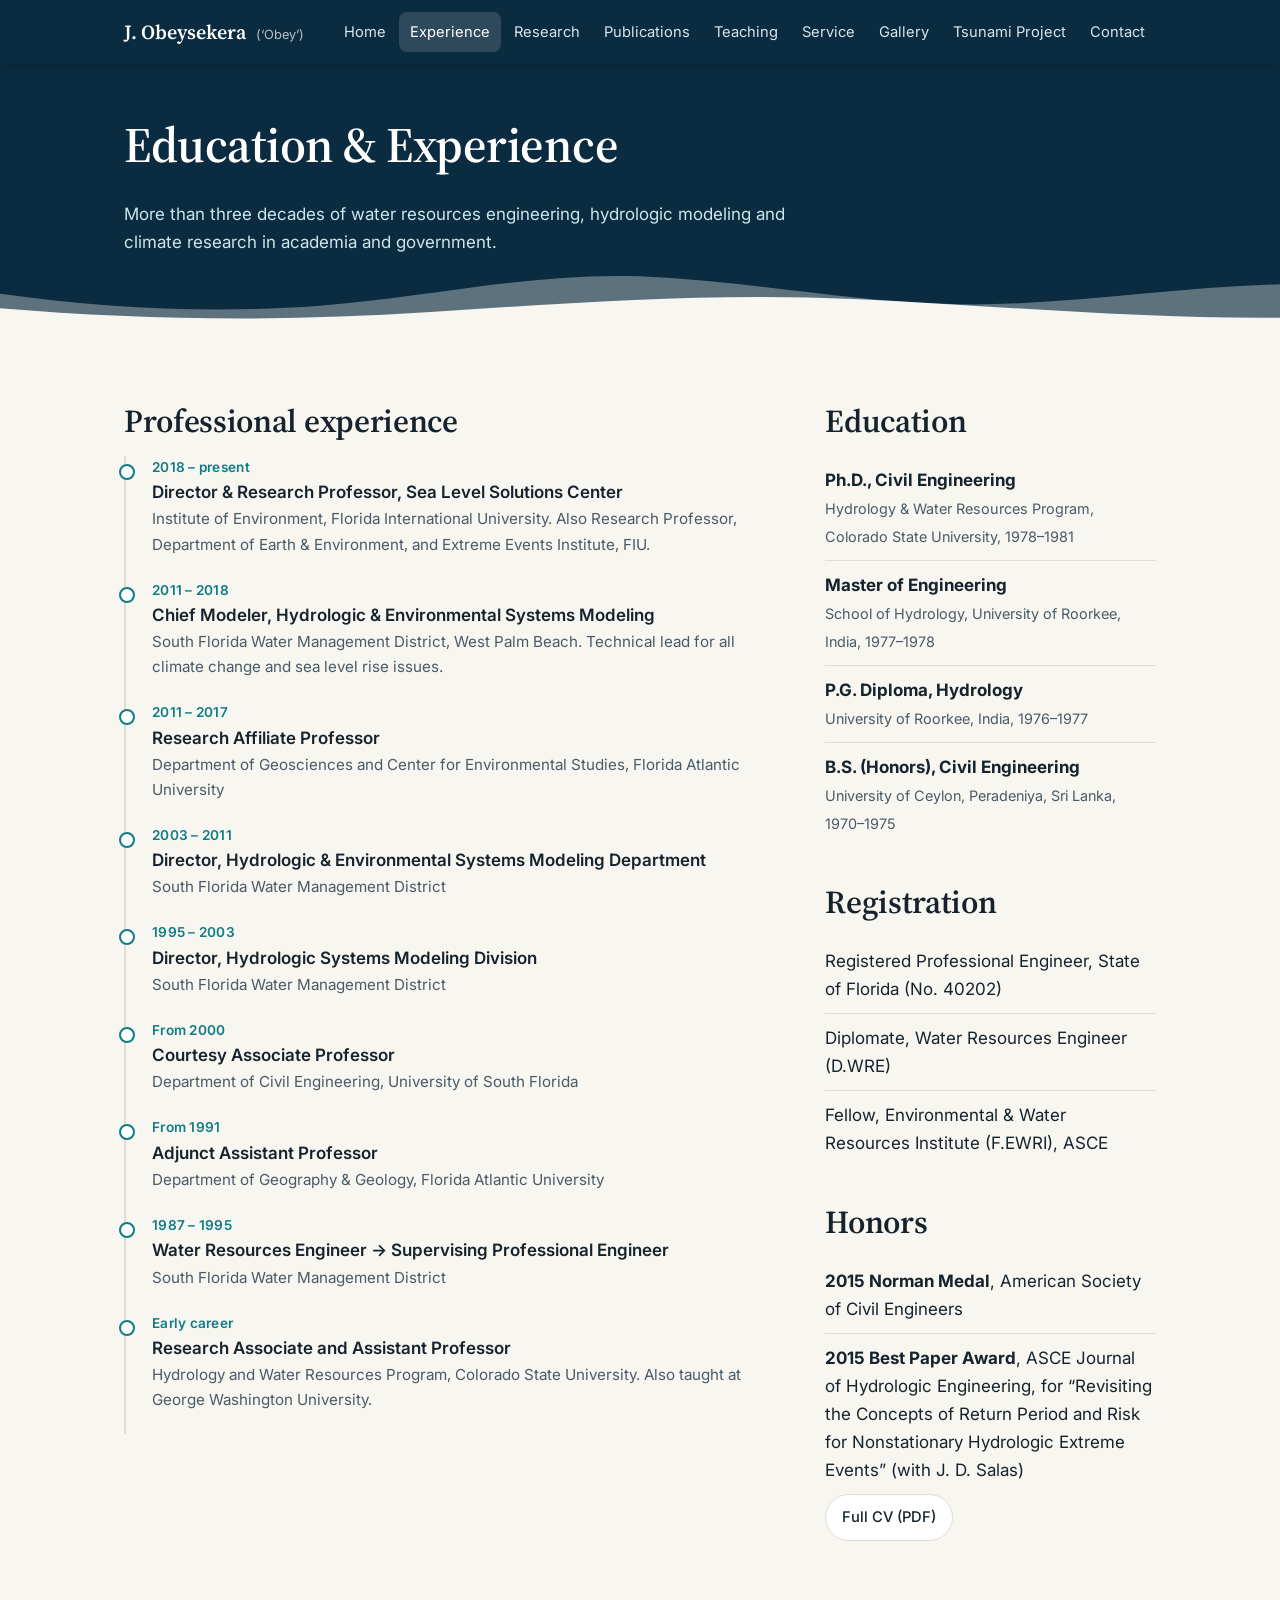
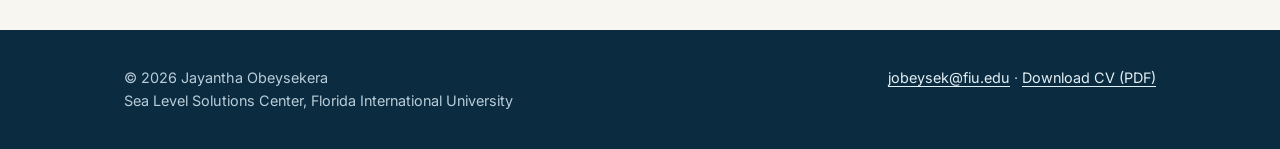
==== experience.html @ e787424b "Add new website" ====
<!DOCTYPE html>
<html lang="en">
<head>
<meta charset="utf-8">
<meta name="viewport" content="width=device-width, initial-scale=1">
<title>Education & Experience | Jayantha Obeysekera</title>
<meta name="description" content="More than three decades of water resources engineering, hydrologic modeling and climate research in academia and government.">
<meta property="og:title" content="Education & Experience | Jayantha Obeysekera">
<meta property="og:description" content="More than three decades of water resources engineering, hydrologic modeling and climate research in academia and government.">
<meta property="og:image" content="https://obeysekera.net/images/headshot.jpg">
<meta property="og:type" content="website">
<link rel="icon" href="assets/favicon.svg" type="image/svg+xml">
<link rel="preconnect" href="https://fonts.googleapis.com">
<link rel="preconnect" href="https://fonts.gstatic.com" crossorigin>
<link href="https://fonts.googleapis.com/css2?family=Inter:wght@400;500;600&family=Source+Serif+4:wght@600&display=swap" rel="stylesheet">
<link rel="stylesheet" href="assets/css/style.css">
</head>
<body>
<a class="skip" href="#main">Skip to content</a>
<header id="site-header"></header>
<section class="page-head" data-waves><div class="wrap"><h1>Education & Experience</h1><p>More than three decades of water resources engineering, hydrologic modeling and climate research in academia and government.</p></div></section>
<main id="main">
<div class="wrap">
 <div class="grid" style="grid-template-columns:minmax(0,2fr) minmax(0,1fr);gap:40px" id="exp-grid">
  <section class="section">
    <h2>Professional experience</h2>
    <ul class="timeline">
      <li><div class="when">2018 – present</div><div class="what">Director &amp; Research Professor, Sea Level Solutions Center</div><div class="where">Institute of Environment, Florida International University. Also Research Professor, Department of Earth &amp; Environment, and Extreme Events Institute, FIU.</div></li>
      <li><div class="when">2011 – 2018</div><div class="what">Chief Modeler, Hydrologic &amp; Environmental Systems Modeling</div><div class="where">South Florida Water Management District, West Palm Beach. Technical lead for all climate change and sea level rise issues.</div></li>
      <li><div class="when">2011 – 2017</div><div class="what">Research Affiliate Professor</div><div class="where">Department of Geosciences and Center for Environmental Studies, Florida Atlantic University</div></li>
      <li><div class="when">2003 – 2011</div><div class="what">Director, Hydrologic &amp; Environmental Systems Modeling Department</div><div class="where">South Florida Water Management District</div></li>
      <li><div class="when">1995 – 2003</div><div class="what">Director, Hydrologic Systems Modeling Division</div><div class="where">South Florida Water Management District</div></li>
      <li><div class="when">From 2000</div><div class="what">Courtesy Associate Professor</div><div class="where">Department of Civil Engineering, University of South Florida</div></li>
      <li><div class="when">From 1991</div><div class="what">Adjunct Assistant Professor</div><div class="where">Department of Geography &amp; Geology, Florida Atlantic University</div></li>
      <li><div class="when">1987 – 1995</div><div class="what">Water Resources Engineer → Supervising Professional Engineer</div><div class="where">South Florida Water Management District</div></li>
      <li><div class="when">Early career</div><div class="what">Research Associate and Assistant Professor</div><div class="where">Hydrology and Water Resources Program, Colorado State University. Also taught at George Washington University.</div></li>
    </ul>
  </section>
  <aside class="section">
    <h2>Education</h2>
    <ul class="clean">
      <li><strong>Ph.D., Civil Engineering</strong><br><span class="muted small">Hydrology &amp; Water Resources Program, Colorado State University, 1978–1981</span></li>
      <li><strong>Master of Engineering</strong><br><span class="muted small">School of Hydrology, University of Roorkee, India, 1977–1978</span></li>
      <li><strong>P.G. Diploma, Hydrology</strong><br><span class="muted small">University of Roorkee, India, 1976–1977</span></li>
      <li><strong>B.S. (Honors), Civil Engineering</strong><br><span class="muted small">University of Ceylon, Peradeniya, Sri Lanka, 1970–1975</span></li>
    </ul>
    <h2>Registration</h2>
    <ul class="clean">
      <li>Registered Professional Engineer, State of Florida (No. 40202)</li>
      <li>Diplomate, Water Resources Engineer (D.WRE)</li>
      <li>Fellow, Environmental &amp; Water Resources Institute (F.EWRI), ASCE</li>
    </ul>
    <h2>Honors</h2>
    <ul class="clean">
      <li><strong>2015 Norman Medal</strong>, American Society of Civil Engineers</li>
      <li><strong>2015 Best Paper Award</strong>, ASCE Journal of Hydrologic Engineering, for “Revisiting the Concepts of Return Period and Risk for Nonstationary Hydrologic Extreme Events” (with J. D. Salas)</li>
    </ul>
    <p><a class="btn btn-line" data-cv href="files/CV_Obeysekera_2026.pdf">Full CV (PDF)</a></p>
  </aside>
 </div>
</div>
<style>@media (max-width:860px){#exp-grid{grid-template-columns:1fr!important;gap:0!important}}</style>
</main>
<footer id="site-footer"></footer>
<script src="data/site-config.js"></script>
<script src="assets/js/site.js"></script>
</body>
</html>
---- assets/css/style.css ----
/* ===== obeysekera.net — main stylesheet ===== */
:root{
  --ink:#16232d; --ink-soft:#4a5a66; --paper:#f8f6f1; --card:#ffffff;
  --navy:#0b2b40; --navy-2:#123d59; --teal:#0f7c86; --teal-soft:#e3f1f1;
  --sand:#e9e2d3; --line:#e2ddd2; --shadow:0 1px 2px rgba(11,43,64,.06),0 6px 20px rgba(11,43,64,.06);
  --serif:"Source Serif 4","Source Serif Pro",Georgia,"Times New Roman",serif;
  --sans:"Inter",system-ui,-apple-system,"Segoe UI",Roboto,Helvetica,Arial,sans-serif;
  --max:1080px; --radius:14px;
}
@media (prefers-color-scheme:dark){
  :root{ --ink:#e8eef2; --ink-soft:#a9b8c3; --paper:#0d1820; --card:#13222d; --line:#22394a;
         --teal:#4fc1c8; --teal-soft:#16343d; --sand:#1b2c38; --shadow:none; }
}
*{box-sizing:border-box}
html{scroll-behavior:smooth}
body{margin:0;font-family:var(--sans);font-size:17px;line-height:1.65;color:var(--ink);background:var(--paper);-webkit-font-smoothing:antialiased}
img{max-width:100%;display:block}
a{color:var(--teal);text-underline-offset:3px}
a:hover{text-decoration-thickness:2px}
h1,h2,h3{font-family:var(--serif);font-weight:600;line-height:1.2;letter-spacing:-.01em;margin:0 0 .5em}
h1{font-size:clamp(2rem,4.5vw,3.1rem)}
h2{font-size:clamp(1.5rem,3vw,2rem);margin-top:2.2rem}
h3{font-size:1.2rem;margin-top:1.4rem}
p{margin:0 0 1em}
.wrap{max-width:var(--max);margin:0 auto;padding:0 24px}
.skip{position:absolute;left:-999px}.skip:focus{left:16px;top:16px;background:#fff;padding:8px 12px;z-index:99}

/* ----- Header ----- */
.site-header{background:var(--navy);color:#fff;position:sticky;top:0;z-index:50;box-shadow:0 2px 10px rgba(0,0,0,.15)}
.site-header .wrap{display:flex;align-items:center;justify-content:space-between;gap:16px;min-height:64px}
.brand{color:#fff;text-decoration:none;font-family:var(--serif);font-size:1.25rem;font-weight:600;white-space:nowrap}
.brand small{font-family:var(--sans);font-weight:400;font-size:.8rem;opacity:.7;margin-left:6px}
.nav{display:flex;gap:2px;flex-wrap:wrap}
.nav a{color:#d8e6ee;text-decoration:none;font-size:.92rem;padding:8px 11px;border-radius:8px}
.nav a:hover{background:rgba(255,255,255,.08);color:#fff}
.nav a[aria-current=page]{background:rgba(255,255,255,.14);color:#fff}
.menu-btn{display:none;background:none;border:1px solid rgba(255,255,255,.35);color:#fff;border-radius:8px;padding:6px 10px;font-size:.95rem}
@media (max-width:900px){
  .menu-btn{display:block}
  .nav{display:none;position:absolute;top:64px;left:0;right:0;background:var(--navy);flex-direction:column;padding:8px 16px 16px}
  .nav.open{display:flex}
  .nav a{padding:12px}
}

/* ----- Hero ----- */
.hero{background:linear-gradient(160deg,var(--navy) 0%,var(--navy-2) 55%,#17607a 100%);color:#fff;position:relative;overflow:hidden}
.hero .wrap{display:grid;grid-template-columns:auto 1fr;gap:44px;align-items:center;padding-top:64px;padding-bottom:96px;position:relative;z-index:2}
.hero h1{margin-bottom:.15em}
.hero .creds{font-size:1rem;opacity:.8;letter-spacing:.04em;margin-bottom:1.1rem}
.hero .role{font-size:1.15rem;color:#cfe6ec;margin-bottom:1.4rem}
.portrait{width:220px;aspect-ratio:250/320;border-radius:16px;object-fit:cover;border:4px solid rgba(255,255,255,.18);box-shadow:0 10px 30px rgba(0,0,0,.3);background:#1d4f68}
.waves{position:absolute;left:0;right:0;bottom:-1px;width:100%;height:90px;z-index:1}
@media (max-width:720px){.hero .wrap{grid-template-columns:1fr;text-align:center;justify-items:center;gap:24px;padding-top:40px}.portrait{width:170px}}


.portrait-missing{display:grid;place-items:center;font-family:var(--serif);font-size:3.5rem;color:#cfe6ec;background:linear-gradient(160deg,#1d4f68,#0f7c86)}
.gallery img.img-missing{background:linear-gradient(160deg,var(--sand),var(--teal-soft));min-height:180px}
/* ----- Buttons / chips ----- */
.btns{display:flex;flex-wrap:wrap;gap:10px}
.hero .btns{justify-content:flex-start}
@media (max-width:720px){.hero .btns{justify-content:center}}
.btn{display:inline-flex;align-items:center;gap:8px;padding:10px 16px;border-radius:999px;font-size:.92rem;font-weight:500;text-decoration:none;border:1px solid transparent;cursor:pointer}
.btn-primary{background:#fff;color:var(--navy)}
.btn-ghost{border-color:rgba(255,255,255,.45);color:#fff}
.btn-ghost:hover{background:rgba(255,255,255,.1)}
.btn-line{border-color:var(--line);color:var(--ink);background:var(--card)}
.btn-line:hover{border-color:var(--teal);color:var(--teal)}
.chip{display:inline-block;font-size:.8rem;padding:5px 12px;border-radius:999px;border:1px solid var(--line);background:var(--card);color:var(--ink-soft);cursor:pointer;font-family:var(--sans)}
.chip[aria-pressed=true]{background:var(--teal);border-color:var(--teal);color:#fff}

/* ----- Page header (inner pages) ----- */
.page-head{background:var(--navy);color:#fff;padding:52px 0 70px;position:relative;overflow:hidden}
.page-head p{color:#cfe6ec;max-width:720px;margin:0}
.page-head .waves{height:60px}

/* ----- Layout pieces ----- */
main{padding-bottom:64px}
.section{padding:40px 0 8px}
.lead{font-size:1.15rem;color:var(--ink-soft)}
.grid{display:grid;gap:20px}
.grid-2{grid-template-columns:repeat(auto-fit,minmax(300px,1fr))}
.grid-3{grid-template-columns:repeat(auto-fit,minmax(250px,1fr))}
.card{background:var(--card);border:1px solid var(--line);border-radius:var(--radius);padding:24px;box-shadow:var(--shadow)}
.card h3{margin-top:0}
.card .icon{width:40px;height:40px;border-radius:10px;background:var(--teal-soft);color:var(--teal);display:grid;place-items:center;margin-bottom:12px}
.stats{display:grid;grid-template-columns:repeat(auto-fit,minmax(160px,1fr));gap:16px;margin:-56px 0 8px;position:relative;z-index:3}
.stat{background:var(--card);border:1px solid var(--line);border-radius:var(--radius);padding:18px 20px;box-shadow:var(--shadow)}
.stat b{display:block;font-family:var(--serif);font-size:1.9rem;color:var(--teal);line-height:1.1}
.stat span{font-size:.88rem;color:var(--ink-soft)}
.muted{color:var(--ink-soft)}
.small{font-size:.9rem}

/* ----- Timeline ----- */
.timeline{list-style:none;margin:0;padding:0;border-left:2px solid var(--line)}
.timeline li{position:relative;padding:0 0 22px 26px}
.timeline li::before{content:"";position:absolute;left:-7px;top:8px;width:12px;height:12px;border-radius:50%;background:var(--card);border:2px solid var(--teal)}
.timeline .when{font-size:.85rem;font-weight:600;color:var(--teal);letter-spacing:.02em}
.timeline .what{font-weight:600}
.timeline .where{color:var(--ink-soft);font-size:.95rem}

/* ----- Lists ----- */
.clean{list-style:none;padding:0;margin:0}
.clean li{padding:10px 0;border-bottom:1px solid var(--line)}
.clean li:last-child{border-bottom:0}

/* ----- Publications ----- */
.pub-tools{display:flex;flex-wrap:wrap;gap:12px;align-items:center;margin:8px 0 18px}
.search{flex:1 1 280px;padding:11px 14px;border-radius:10px;border:1px solid var(--line);background:var(--card);color:var(--ink);font-size:1rem}
.chips{display:flex;flex-wrap:wrap;gap:8px;margin-bottom:8px}
.pub-year{font-family:var(--serif);font-size:1.35rem;margin:28px 0 6px;padding-bottom:4px;border-bottom:2px solid var(--sand)}
.pub{padding:12px 0;border-bottom:1px solid var(--line)}
.pub .t{font-weight:600}
.pub .a{color:var(--ink-soft);font-size:.95rem}
.pub .v{font-style:italic;font-size:.95rem}
.pub .links{font-size:.85rem;margin-top:3px}
.pub .award{display:inline-block;font-size:.75rem;background:#fff4d6;color:#7a5600;padding:2px 8px;border-radius:999px;margin-left:6px;font-style:normal}
.count{font-size:.9rem;color:var(--ink-soft)}
ol.reports{padding-left:1.4em}ol.reports li{margin-bottom:8px;font-size:.95rem}
details{background:var(--card);border:1px solid var(--line);border-radius:var(--radius);padding:14px 20px;margin-top:14px}
details summary{cursor:pointer;font-weight:600;font-family:var(--serif);font-size:1.15rem}

/* ----- Gallery ----- */
.gallery{display:grid;grid-template-columns:repeat(auto-fill,minmax(250px,1fr));gap:18px}
.gallery figure{margin:0;background:var(--card);border:1px solid var(--line);border-radius:var(--radius);overflow:hidden;cursor:zoom-in;box-shadow:var(--shadow)}
.gallery img{width:100%;aspect-ratio:4/3;object-fit:cover;transition:transform .3s}
.gallery figure:hover img{transform:scale(1.03)}
.gallery figcaption{padding:10px 14px;font-size:.9rem;color:var(--ink-soft)}
.lightbox{position:fixed;inset:0;background:rgba(5,15,22,.92);display:none;align-items:center;justify-content:center;z-index:100;padding:24px;flex-direction:column;gap:12px}
.lightbox.open{display:flex}
.lightbox img{max-height:80vh;border-radius:8px}
.lightbox p{color:#dbe7ee;margin:0}
.lightbox button{position:absolute;background:rgba(255,255,255,.12);color:#fff;border:0;border-radius:999px;width:44px;height:44px;font-size:1.4rem;cursor:pointer}
.lb-close{top:20px;right:20px}.lb-prev{left:20px;top:50%}.lb-next{right:20px;top:50%}

/* ----- Footer ----- */
.site-footer{background:var(--navy);color:#b9cdd8;padding:36px 0;font-size:.9rem}
.site-footer .wrap{display:flex;flex-wrap:wrap;justify-content:space-between;gap:16px}
.site-footer a{color:#e3f0f5}

/* ----- Print ----- */
@media print{.site-header,.site-footer,.waves,.pub-tools,.chips,.btns{display:none!important}.hero,.page-head{background:none;color:#000}body{background:#fff}}
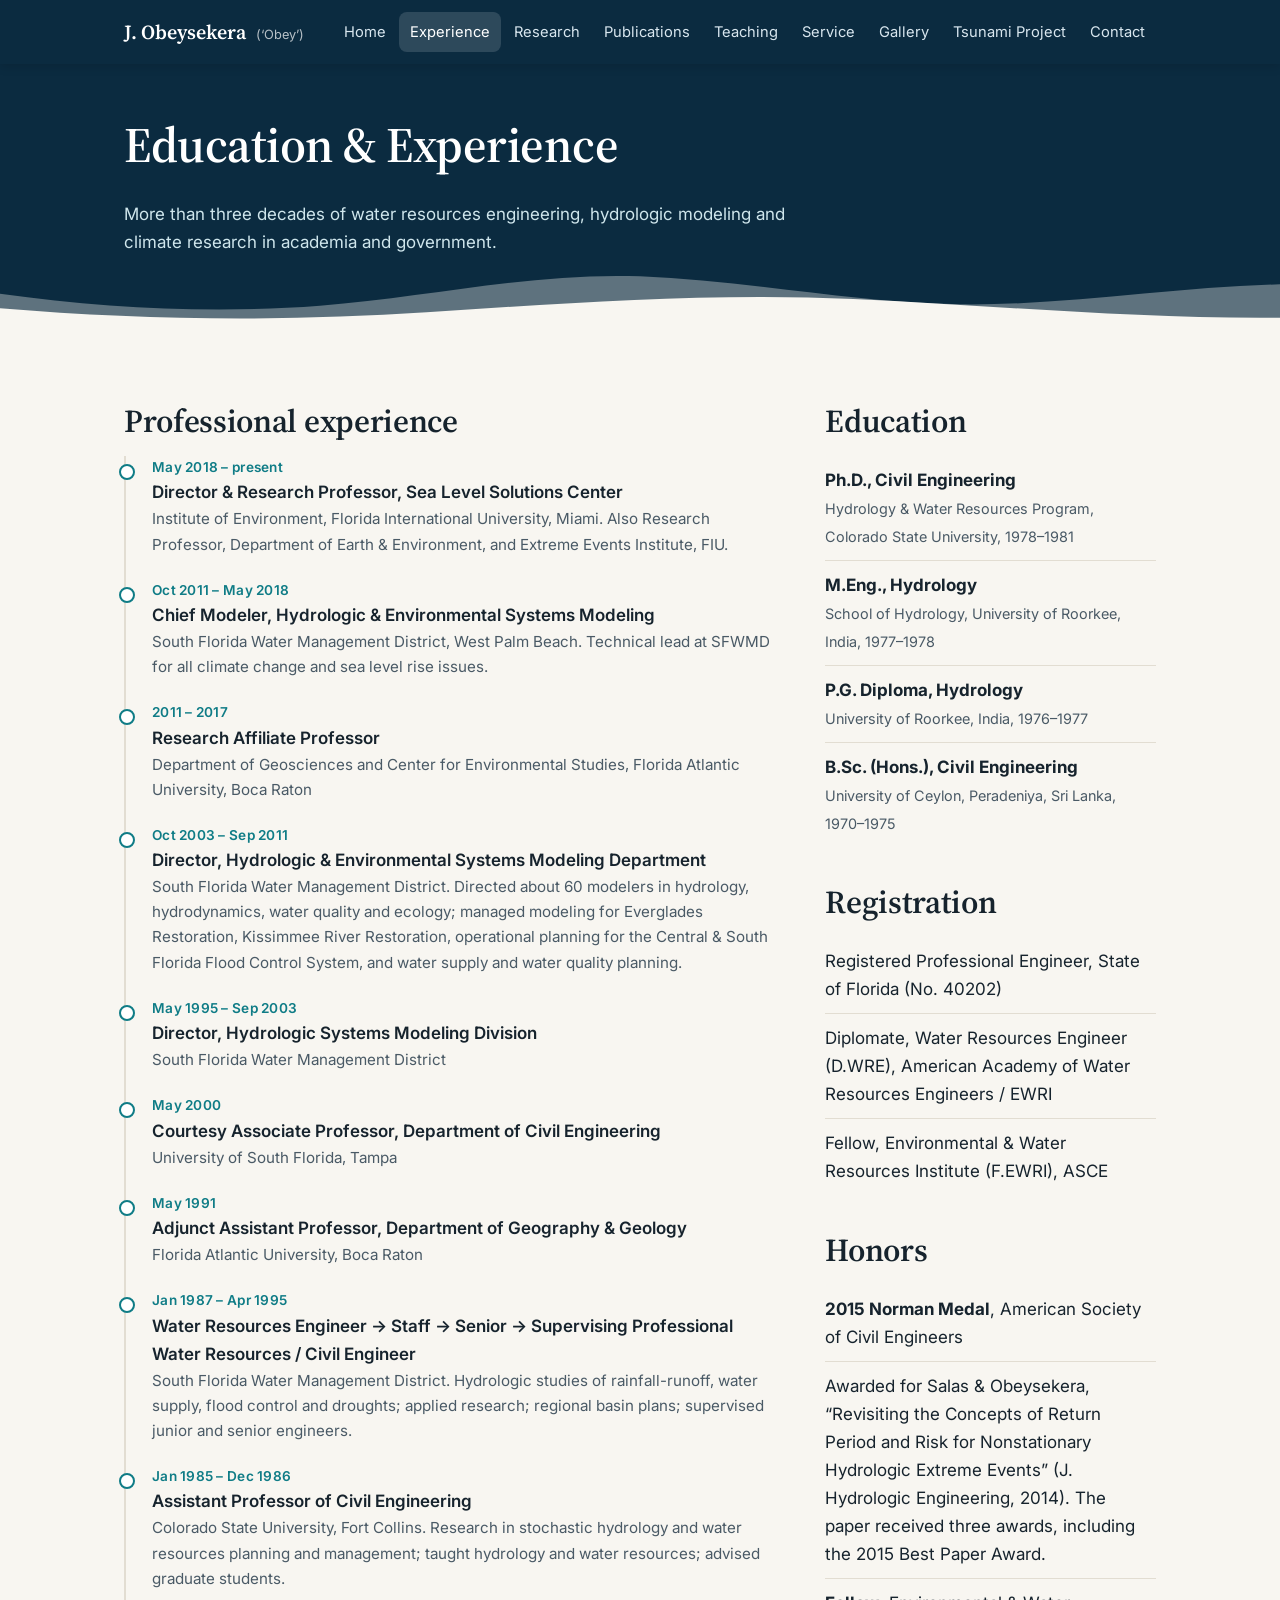
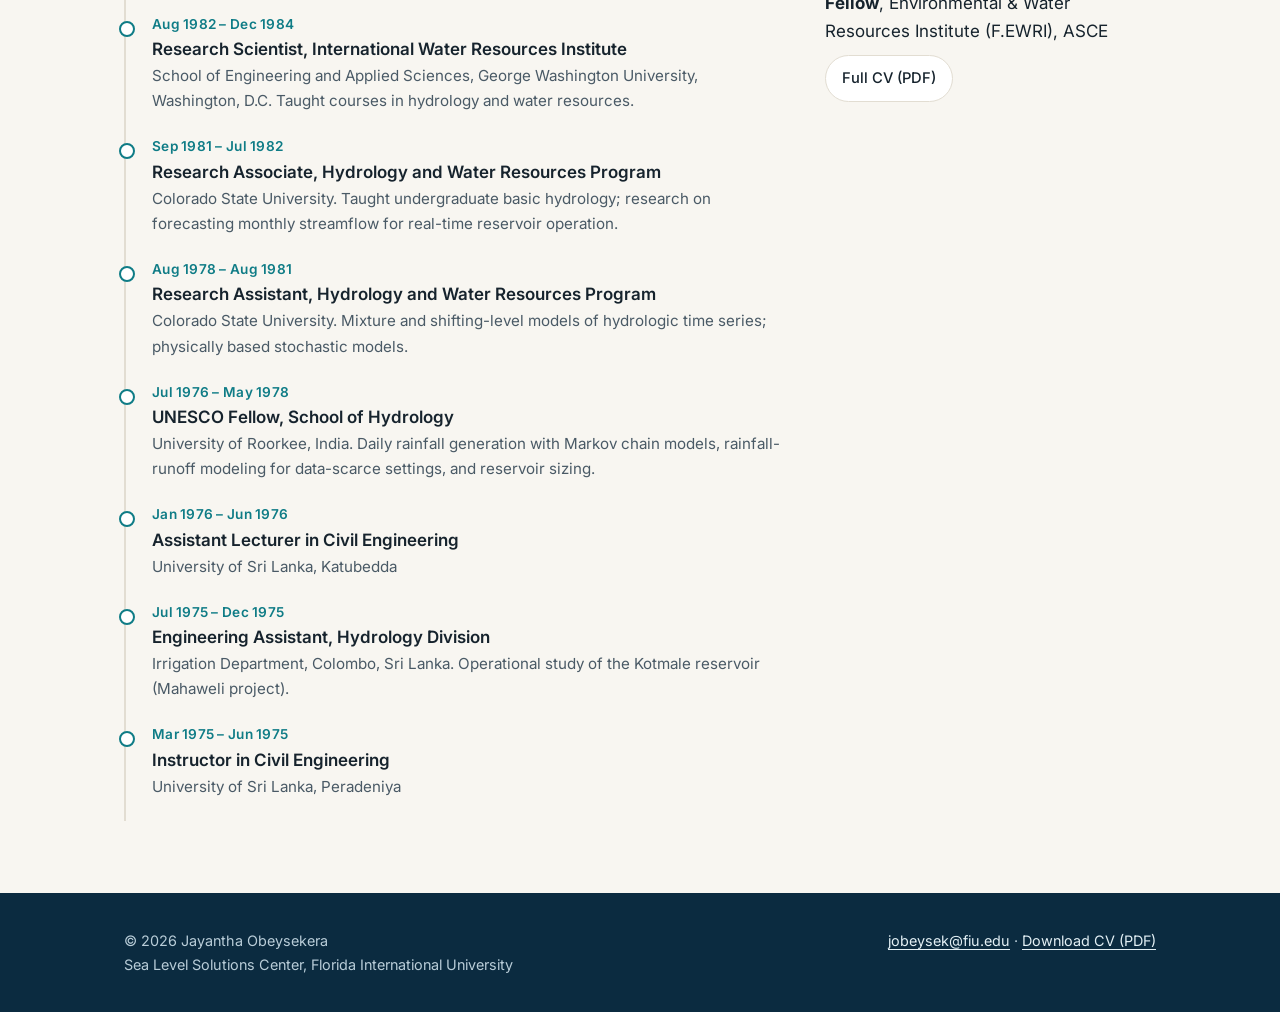
==== commit e1775f3f: "Add files via upload" ====
--- a/experience.html
+++ b/experience.html
@@ -25,35 +25,43 @@
   <section class="section">
     <h2>Professional experience</h2>
     <ul class="timeline">
-      <li><div class="when">2018 – present</div><div class="what">Director &amp; Research Professor, Sea Level Solutions Center</div><div class="where">Institute of Environment, Florida International University. Also Research Professor, Department of Earth &amp; Environment, and Extreme Events Institute, FIU.</div></li>
-      <li><div class="when">2011 – 2018</div><div class="what">Chief Modeler, Hydrologic &amp; Environmental Systems Modeling</div><div class="where">South Florida Water Management District, West Palm Beach. Technical lead for all climate change and sea level rise issues.</div></li>
-      <li><div class="when">2011 – 2017</div><div class="what">Research Affiliate Professor</div><div class="where">Department of Geosciences and Center for Environmental Studies, Florida Atlantic University</div></li>
-      <li><div class="when">2003 – 2011</div><div class="what">Director, Hydrologic &amp; Environmental Systems Modeling Department</div><div class="where">South Florida Water Management District</div></li>
-      <li><div class="when">1995 – 2003</div><div class="what">Director, Hydrologic Systems Modeling Division</div><div class="where">South Florida Water Management District</div></li>
-      <li><div class="when">From 2000</div><div class="what">Courtesy Associate Professor</div><div class="where">Department of Civil Engineering, University of South Florida</div></li>
-      <li><div class="when">From 1991</div><div class="what">Adjunct Assistant Professor</div><div class="where">Department of Geography &amp; Geology, Florida Atlantic University</div></li>
-      <li><div class="when">1987 – 1995</div><div class="what">Water Resources Engineer → Supervising Professional Engineer</div><div class="where">South Florida Water Management District</div></li>
-      <li><div class="when">Early career</div><div class="what">Research Associate and Assistant Professor</div><div class="where">Hydrology and Water Resources Program, Colorado State University. Also taught at George Washington University.</div></li>
+      <li><div class="when">May 2018 – present</div><div class="what">Director &amp; Research Professor, Sea Level Solutions Center</div><div class="where">Institute of Environment, Florida International University, Miami. Also Research Professor, Department of Earth &amp; Environment, and Extreme Events Institute, FIU.</div></li>
+      <li><div class="when">Oct 2011 – May 2018</div><div class="what">Chief Modeler, Hydrologic &amp; Environmental Systems Modeling</div><div class="where">South Florida Water Management District, West Palm Beach. Technical lead at SFWMD for all climate change and sea level rise issues.</div></li>
+      <li><div class="when">2011 – 2017</div><div class="what">Research Affiliate Professor</div><div class="where">Department of Geosciences and Center for Environmental Studies, Florida Atlantic University, Boca Raton</div></li>
+      <li><div class="when">Oct 2003 – Sep 2011</div><div class="what">Director, Hydrologic &amp; Environmental Systems Modeling Department</div><div class="where">South Florida Water Management District. Directed about 60 modelers in hydrology, hydrodynamics, water quality and ecology; managed modeling for Everglades Restoration, Kissimmee River Restoration, operational planning for the Central &amp; South Florida Flood Control System, and water supply and water quality planning.</div></li>
+      <li><div class="when">May 1995 – Sep 2003</div><div class="what">Director, Hydrologic Systems Modeling Division</div><div class="where">South Florida Water Management District</div></li>
+      <li><div class="when">May 2000</div><div class="what">Courtesy Associate Professor, Department of Civil Engineering</div><div class="where">University of South Florida, Tampa</div></li>
+      <li><div class="when">May 1991</div><div class="what">Adjunct Assistant Professor, Department of Geography &amp; Geology</div><div class="where">Florida Atlantic University, Boca Raton</div></li>
+      <li><div class="when">Jan 1987 – Apr 1995</div><div class="what">Water Resources Engineer → Staff → Senior → Supervising Professional Water Resources / Civil Engineer</div><div class="where">South Florida Water Management District. Hydrologic studies of rainfall-runoff, water supply, flood control and droughts; applied research; regional basin plans; supervised junior and senior engineers.</div></li>
+      <li><div class="when">Jan 1985 – Dec 1986</div><div class="what">Assistant Professor of Civil Engineering</div><div class="where">Colorado State University, Fort Collins. Research in stochastic hydrology and water resources planning and management; taught hydrology and water resources; advised graduate students.</div></li>
+      <li><div class="when">Aug 1982 – Dec 1984</div><div class="what">Research Scientist, International Water Resources Institute</div><div class="where">School of Engineering and Applied Sciences, George Washington University, Washington, D.C. Taught courses in hydrology and water resources.</div></li>
+      <li><div class="when">Sep 1981 – Jul 1982</div><div class="what">Research Associate, Hydrology and Water Resources Program</div><div class="where">Colorado State University. Taught undergraduate basic hydrology; research on forecasting monthly streamflow for real-time reservoir operation.</div></li>
+      <li><div class="when">Aug 1978 – Aug 1981</div><div class="what">Research Assistant, Hydrology and Water Resources Program</div><div class="where">Colorado State University. Mixture and shifting-level models of hydrologic time series; physically based stochastic models.</div></li>
+      <li><div class="when">Jul 1976 – May 1978</div><div class="what">UNESCO Fellow, School of Hydrology</div><div class="where">University of Roorkee, India. Daily rainfall generation with Markov chain models, rainfall-runoff modeling for data-scarce settings, and reservoir sizing.</div></li>
+      <li><div class="when">Jan 1976 – Jun 1976</div><div class="what">Assistant Lecturer in Civil Engineering</div><div class="where">University of Sri Lanka, Katubedda</div></li>
+      <li><div class="when">Jul 1975 – Dec 1975</div><div class="what">Engineering Assistant, Hydrology Division</div><div class="where">Irrigation Department, Colombo, Sri Lanka. Operational study of the Kotmale reservoir (Mahaweli project).</div></li>
+      <li><div class="when">Mar 1975 – Jun 1975</div><div class="what">Instructor in Civil Engineering</div><div class="where">University of Sri Lanka, Peradeniya</div></li>
     </ul>
   </section>
   <aside class="section">
     <h2>Education</h2>
     <ul class="clean">
       <li><strong>Ph.D., Civil Engineering</strong><br><span class="muted small">Hydrology &amp; Water Resources Program, Colorado State University, 1978–1981</span></li>
-      <li><strong>Master of Engineering</strong><br><span class="muted small">School of Hydrology, University of Roorkee, India, 1977–1978</span></li>
+      <li><strong>M.Eng., Hydrology</strong><br><span class="muted small">School of Hydrology, University of Roorkee, India, 1977–1978</span></li>
       <li><strong>P.G. Diploma, Hydrology</strong><br><span class="muted small">University of Roorkee, India, 1976–1977</span></li>
-      <li><strong>B.S. (Honors), Civil Engineering</strong><br><span class="muted small">University of Ceylon, Peradeniya, Sri Lanka, 1970–1975</span></li>
+      <li><strong>B.Sc. (Hons.), Civil Engineering</strong><br><span class="muted small">University of Ceylon, Peradeniya, Sri Lanka, 1970–1975</span></li>
     </ul>
     <h2>Registration</h2>
     <ul class="clean">
       <li>Registered Professional Engineer, State of Florida (No. 40202)</li>
-      <li>Diplomate, Water Resources Engineer (D.WRE)</li>
+      <li>Diplomate, Water Resources Engineer (D.WRE), American Academy of Water Resources Engineers / EWRI</li>
       <li>Fellow, Environmental &amp; Water Resources Institute (F.EWRI), ASCE</li>
     </ul>
     <h2>Honors</h2>
     <ul class="clean">
       <li><strong>2015 Norman Medal</strong>, American Society of Civil Engineers</li>
-      <li><strong>2015 Best Paper Award</strong>, ASCE Journal of Hydrologic Engineering, for “Revisiting the Concepts of Return Period and Risk for Nonstationary Hydrologic Extreme Events” (with J. D. Salas)</li>
+      <li>Awarded for Salas &amp; Obeysekera, “Revisiting the Concepts of Return Period and Risk for Nonstationary Hydrologic Extreme Events” (J. Hydrologic Engineering, 2014). The paper received three awards, including the 2015 Best Paper Award.</li>
+      <li><strong>Fellow</strong>, Environmental &amp; Water Resources Institute (F.EWRI), ASCE</li>
     </ul>
     <p><a class="btn btn-line" data-cv href="files/CV_Obeysekera_2026.pdf">Full CV (PDF)</a></p>
   </aside>
--- a/assets/css/style.css
+++ b/assets/css/style.css
@@ -119,6 +119,12 @@
 details{background:var(--card);border:1px solid var(--line);border-radius:var(--radius);padding:14px 20px;margin-top:14px}
 details summary{cursor:pointer;font-weight:600;font-family:var(--serif);font-size:1.15rem}
 
+ol.pubs{padding-left:2.6em;margin:0}
+ol.pubs li{padding:9px 0 9px 4px;border-bottom:1px solid var(--line);font-size:.96rem}
+ol.pubs li::marker{color:var(--ink-soft);font-size:.85rem}
+ol.pubs a{font-size:.85rem;word-break:break-all}
+.pub-cat{font-size:1.5rem;margin-top:2rem;padding-bottom:6px;border-bottom:2px solid var(--sand)}
+.filter-label{font-size:.8rem;color:var(--ink-soft);margin:6px 0 4px}
 /* ----- Gallery ----- */
 .gallery{display:grid;grid-template-columns:repeat(auto-fill,minmax(250px,1fr));gap:18px}
 .gallery figure{margin:0;background:var(--card);border:1px solid var(--line);border-radius:var(--radius);overflow:hidden;cursor:zoom-in;box-shadow:var(--shadow)}
